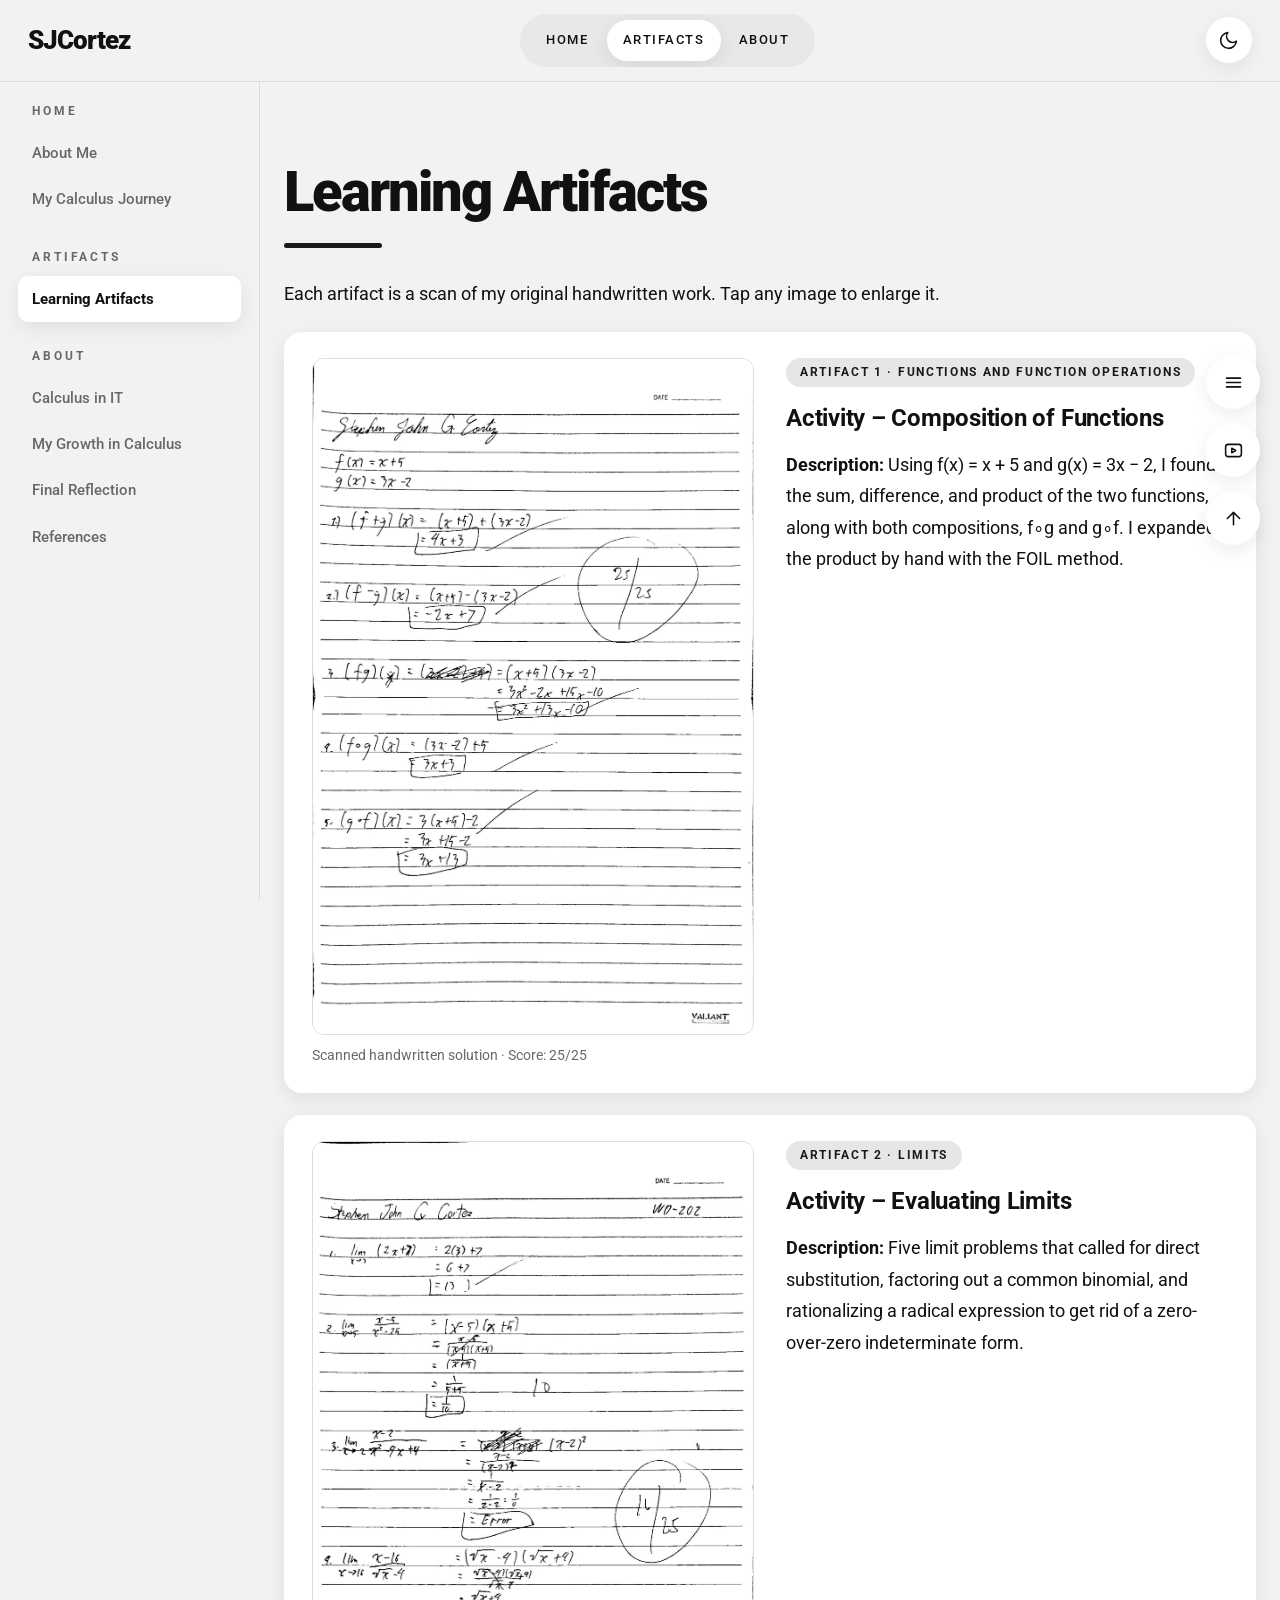
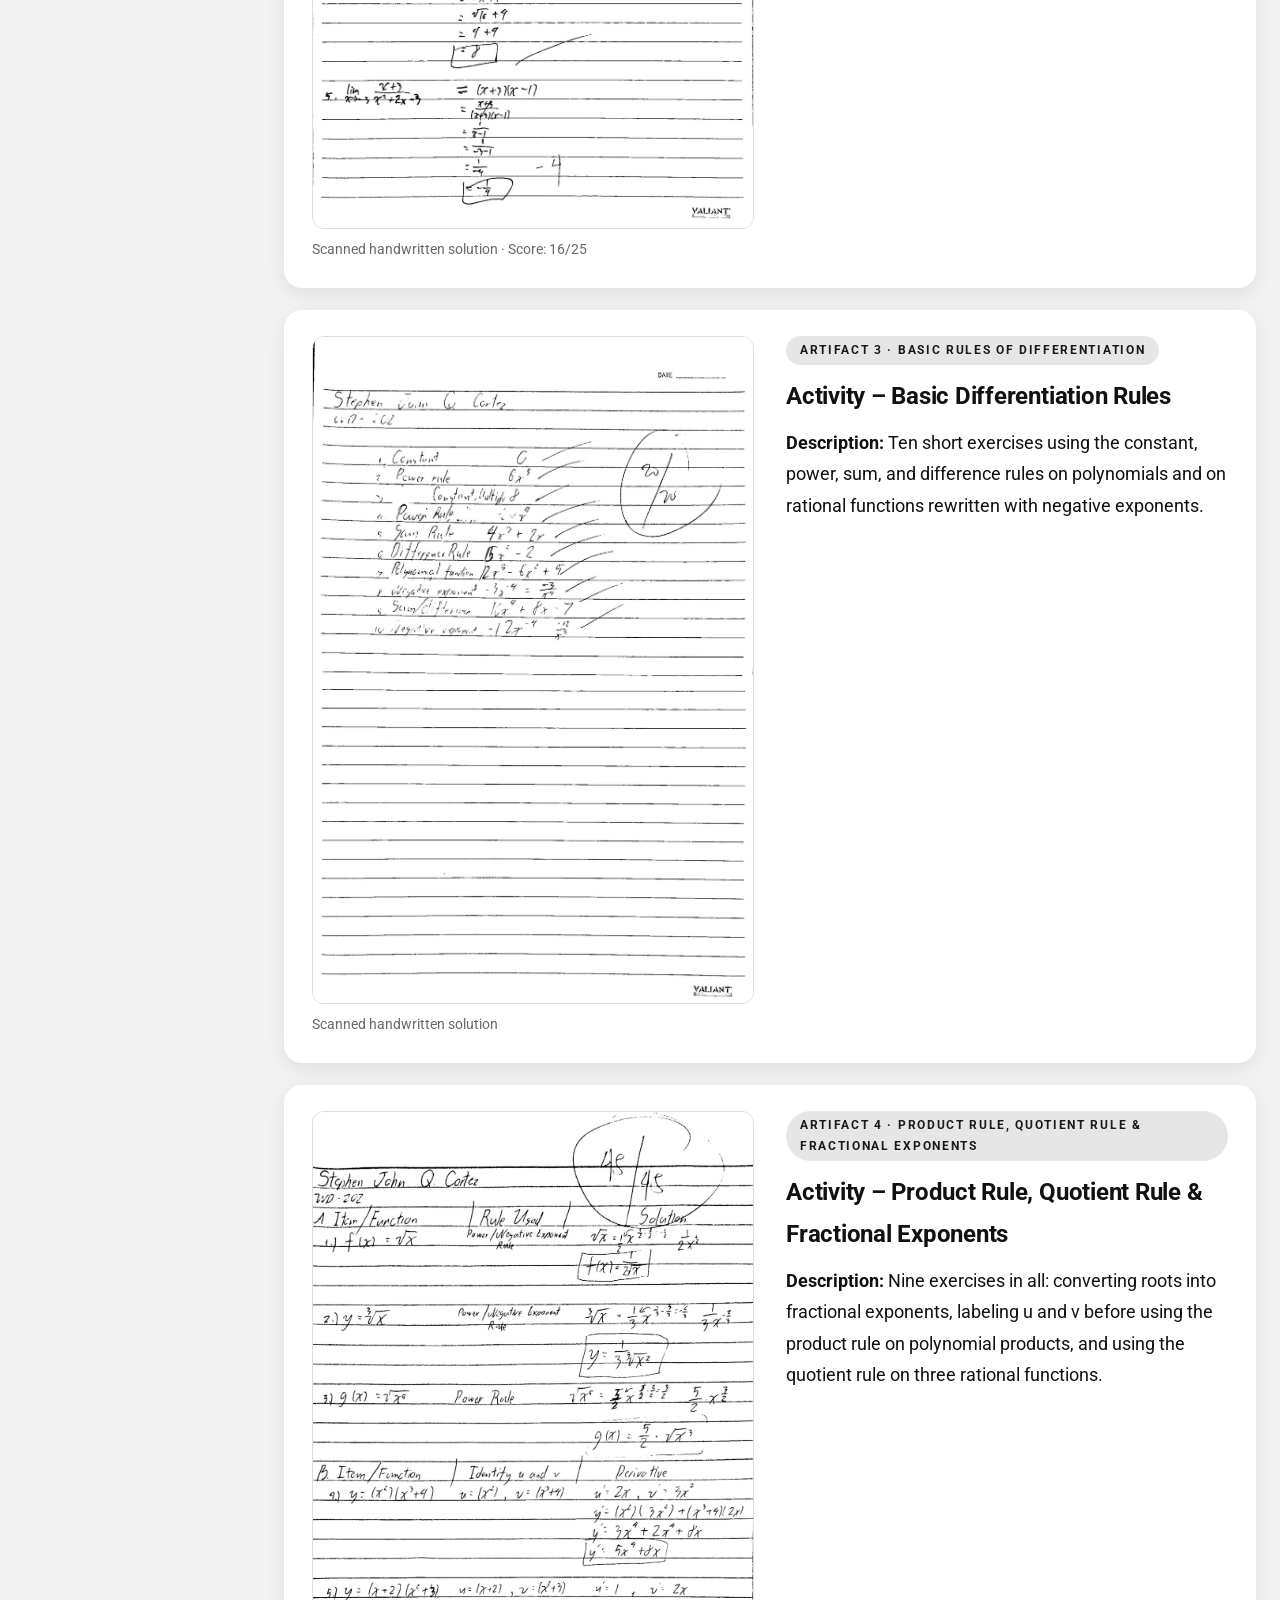
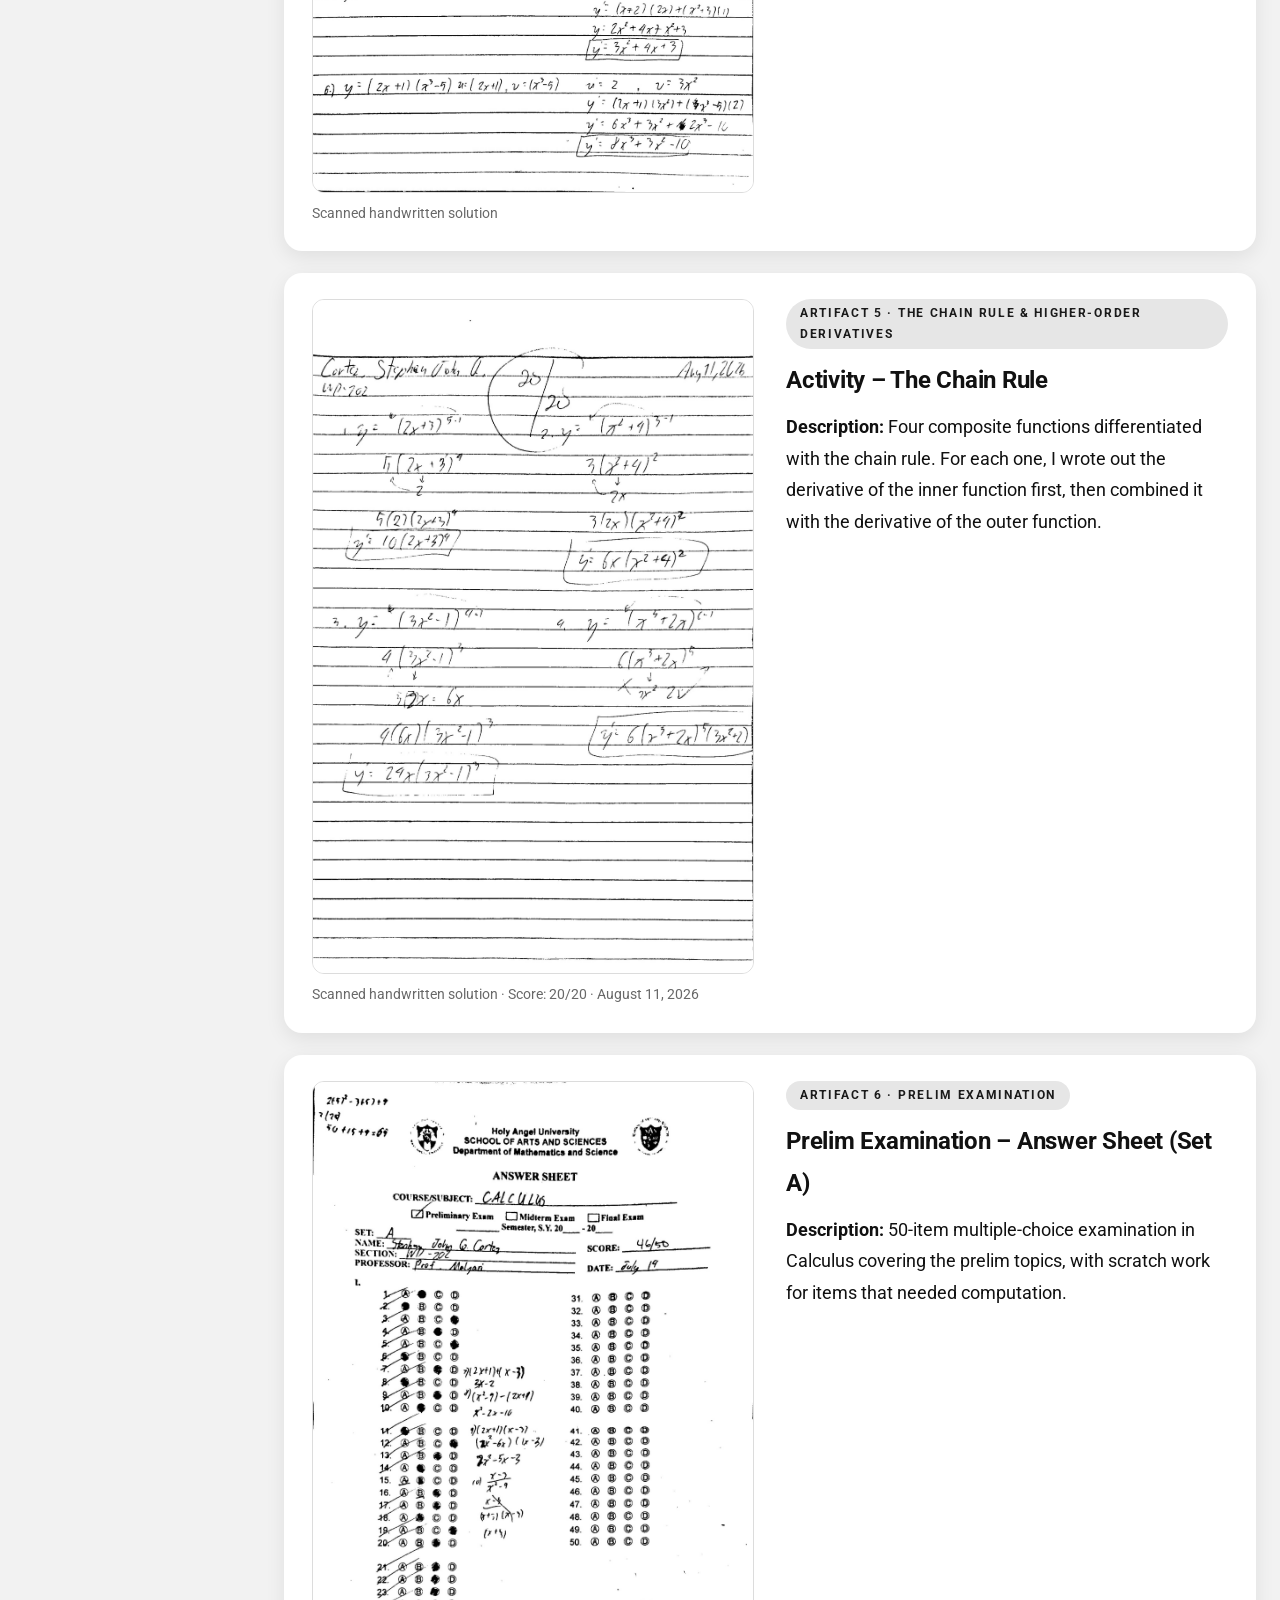
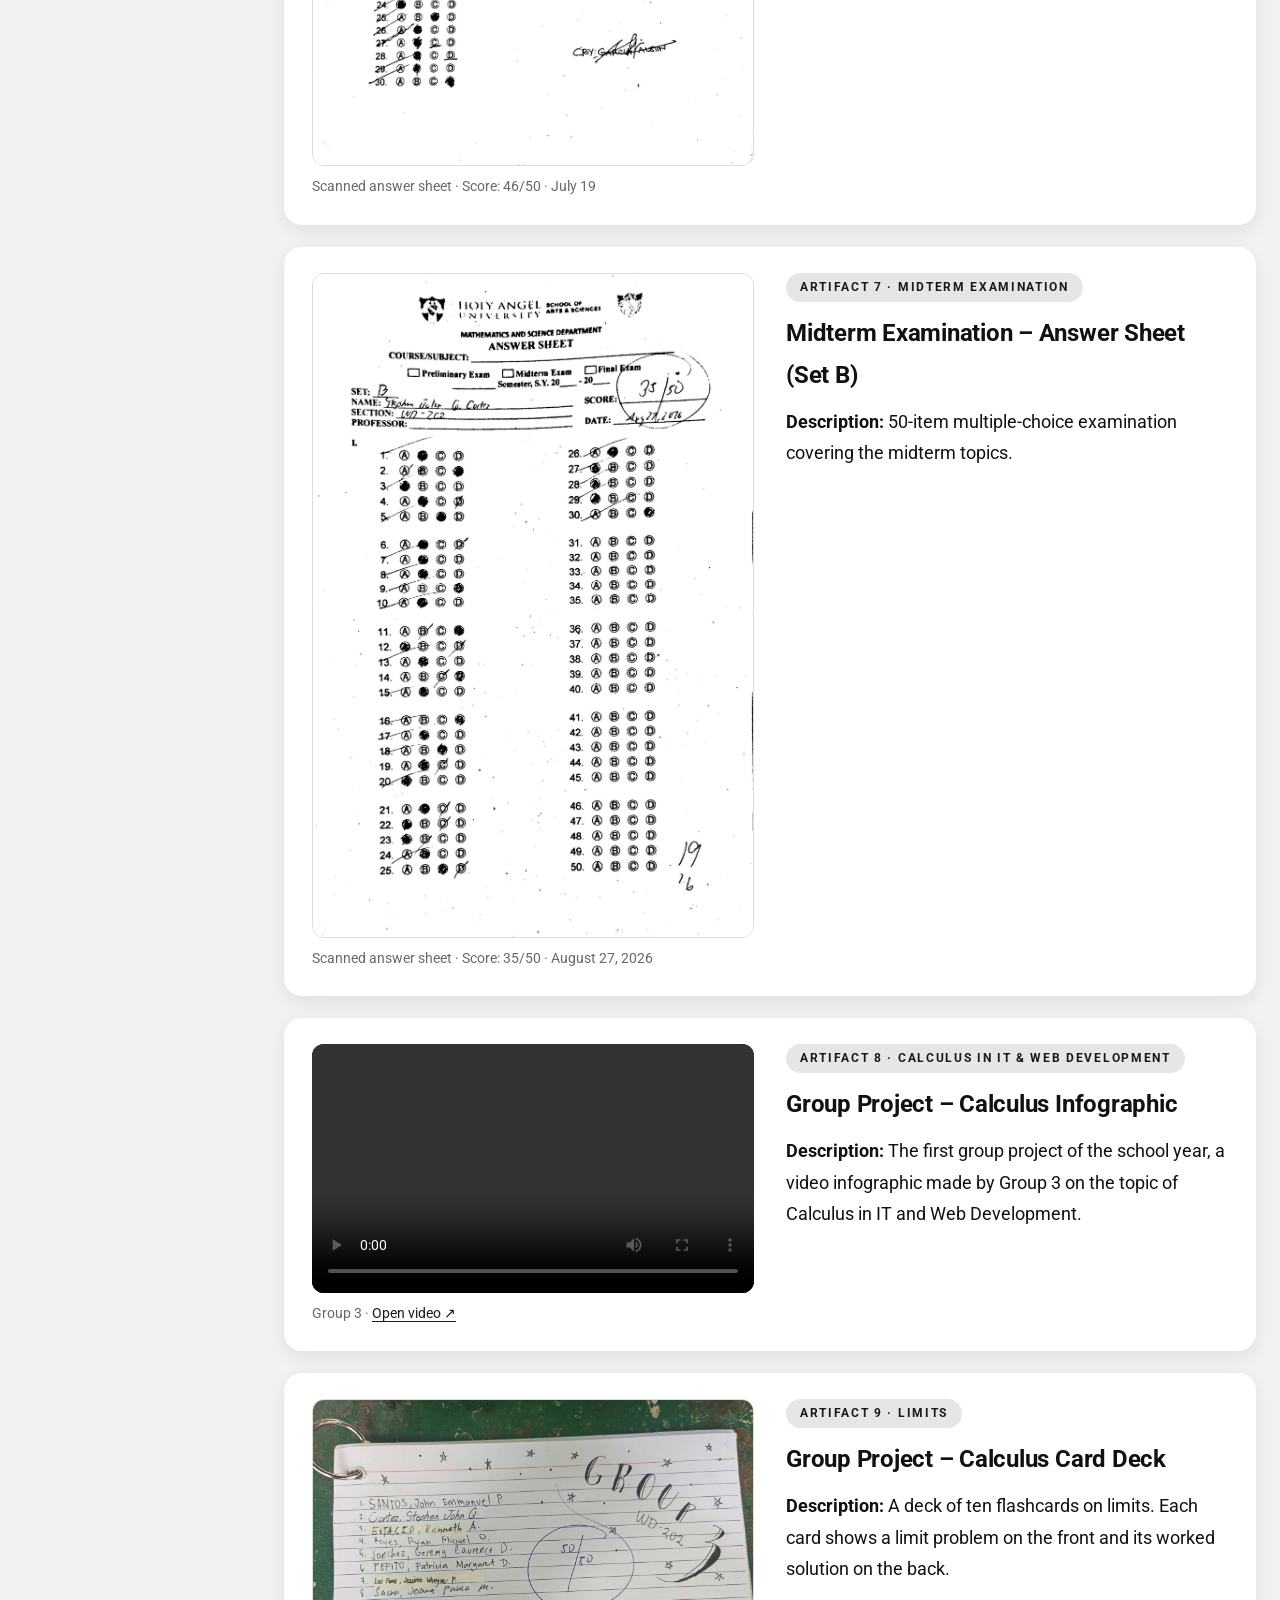
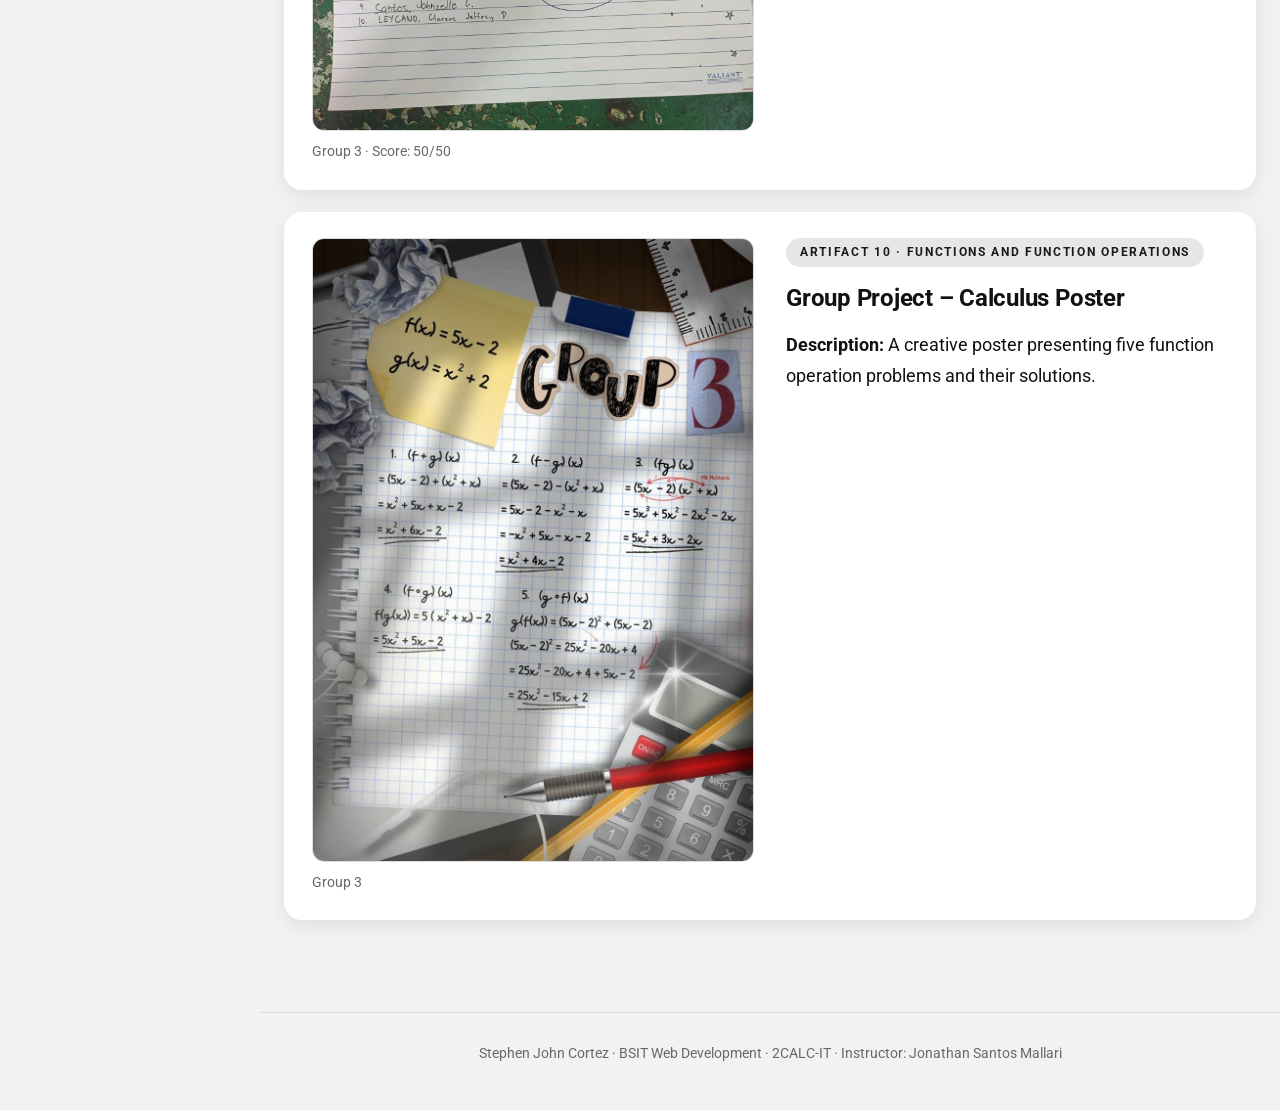
==== artifacts.html @ 798674ba "Add files via upload" ====
<!DOCTYPE html>
<html lang="en">
  <head>
    <meta charset="utf-8">
    <meta name="viewport" content="width=device-width, initial-scale=1, viewport-fit=cover">
    <title>Artifacts | My Calculus Learning Journey – Stephen John Cortez</title>
    <link rel="preconnect" href="https://fonts.googleapis.com">
    <link
      href="https://fonts.googleapis.com/css2?family=Roboto:wght@400;500;700;900&amp;display=swap"
      rel="stylesheet"
    >
    <link rel="stylesheet" href="style.css">
    <script>
      try {
        var saved = localStorage.getItem("theme");
        if (saved) document.documentElement.setAttribute("data-theme", saved);
      } catch (e) {}
    </script>
  </head>
  <body>
    <!-- Top bar -->
    <div class="top">
      <a class="logo" href="index.html">SJCortez</a>
      <nav>
        <a href="index.html">Home</a>
        <a href="artifacts.html" class="on">Artifacts</a>
        <a href="about.html">About</a>
      </nav>
      <div class="acts">
        <button class="ic" id="th" aria-label="Toggle dark mode">
          <svg viewBox="0 0 24 24"><path d="M21 12.8A9 9 0 1 1 11.2 3a7 7 0 0 0 9.8 9.8z"/></svg>
        </button>
      </div>
    </div>

    <!-- Side menu -->
    <aside class="side" id="side">
      <div class="sg">Home</div>
      <a href="index.html#aboutme">About Me</a>
      <a href="index.html#journey">My Calculus Journey</a>
      <div class="sg">Artifacts</div>
      <a href="artifacts.html#artifacts">Learning Artifacts</a>
      <div class="sg">About</div>
      <a href="about.html#it">Calculus in IT</a>
      <a href="about.html#growth">My Growth in Calculus</a>
      <a href="about.html#final">Final Reflection</a>
      <a href="about.html#refs">References</a>
    </aside>
    <div id="scrim"></div>

    <!-- Page content -->
    <div class="wrap">
      <div class="view on" data-v="artifacts">
        <main>
          <!-- Section: Learning Artifacts -->
          <section id="artifacts">
            <h2>Learning Artifacts</h2>
            <p>
              Each artifact is a scan of my original handwritten work. Tap any image to enlarge it.
            </p>

            <!-- Artifact 1: Activity – Composition of Functions -->
            <div class="card art" id="a-comp">
              <span class="tag">Artifact 1 · Functions and Function Operations</span>
              <h3>Activity – Composition of Functions</h3>
              <p>
                <b>Description:</b> Using f(x) = x + 5 and g(x) = 3x − 2, I found the sum,
                difference, and product of the two functions, along with both compositions, f∘g and
                g∘f. I expanded the product by hand with the FOIL method.
              </p>
              <figure>
                <img
                  src="img/artifact-1-composition-of-functions.jpg"
                  alt="Handwritten solutions for function operations and composition"
                  loading="lazy"
                >
                <figcaption>Scanned handwritten solution · Score: 25/25</figcaption>
              </figure>
            </div>

            <!-- Artifact 2: Activity – Evaluating Limits -->
            <div class="card art" id="a-limits">
              <span class="tag">Artifact 2 · Limits</span>
              <h3>Activity – Evaluating Limits</h3>
              <p>
                <b>Description:</b> Five limit problems that called for direct substitution,
                factoring out a common binomial, and rationalizing a radical expression to get rid
                of a zero-over-zero indeterminate form.
              </p>
              <figure>
                <img
                  src="img/artifact-2-evaluating-limits.jpg"
                  alt="Handwritten solutions to five limit problems"
                  loading="lazy"
                >
                <figcaption>Scanned handwritten solution · Score: 16/25</figcaption>
              </figure>
            </div>

            <!-- Artifact 3: Activity – Basic Differentiation Rules -->
            <div class="card art" id="a-basic">
              <span class="tag">Artifact 3 · Basic Rules of Differentiation</span>
              <h3>Activity – Basic Differentiation Rules</h3>
              <p>
                <b>Description:</b> Ten short exercises using the constant, power, sum, and
                difference rules on polynomials and on rational functions rewritten with negative
                exponents.
              </p>
              <figure>
                <img
                  src="img/artifact-3-basic-differentiation-rules.jpg"
                  alt="Handwritten list of basic differentiation rules with derivatives"
                  loading="lazy"
                >
                <figcaption>Scanned handwritten solution</figcaption>
              </figure>
            </div>

            <!-- Artifact 4: Activity – Product Rule, Quotient Rule &amp; Fractional Exponents -->
            <div class="card art" id="a-prod">
              <span class="tag">Artifact 4 · Product Rule, Quotient Rule &amp; Fractional Exponents</span>
              <h3>Activity – Product Rule, Quotient Rule &amp; Fractional Exponents</h3>
              <p>
                <b>Description:</b> Nine exercises in all: converting roots into fractional
                exponents, labeling u and v before using the product rule on polynomial products,
                and using the quotient rule on three rational functions.
              </p>
              <figure>
                <img
                  src="img/artifact-4-product-quotient-rule.jpg"
                  alt="Handwritten solutions using fractional exponents and the product rule"
                  loading="lazy"
                >
                <figcaption>Scanned handwritten solution</figcaption>
              </figure>
            </div>

            <!-- Artifact 5: Activity – The Chain Rule -->
            <div class="card art" id="a-chain">
              <span class="tag">Artifact 5 · The Chain Rule &amp; Higher-Order Derivatives</span>
              <h3>Activity – The Chain Rule</h3>
              <p>
                <b>Description:</b> Four composite functions differentiated with the chain rule. For
                each one, I wrote out the derivative of the inner function first, then combined it
                with the derivative of the outer function.
              </p>
              <figure>
                <img
                  src="img/artifact-5-chain-rule.jpg"
                  alt="Handwritten chain rule solutions"
                  loading="lazy"
                >
                <figcaption>
                  Scanned handwritten solution · Score: 20/20 · August 11, 2026
                </figcaption>
              </figure>
            </div>

            <!-- Artifact 6: Prelim Examination – Answer Sheet (Set A) -->
            <div class="card art" id="a-prelim">
              <span class="tag">Artifact 6 · Prelim Examination</span>
              <h3>Prelim Examination – Answer Sheet (Set A)</h3>
              <p>
                <b>Description:</b> 50-item multiple-choice examination in Calculus covering the
                prelim topics, with scratch work for items that needed computation.
              </p>
              <figure>
                <img
                  src="img/artifact-6-prelim-exam.jpg"
                  alt="Prelim examination answer sheet"
                  loading="lazy"
                >
                <figcaption>Scanned answer sheet · Score: 46/50 · July 19</figcaption>
              </figure>
            </div>

            <!-- Artifact 7: Midterm Examination – Answer Sheet (Set B) -->
            <div class="card art" id="a-mid">
              <span class="tag">Artifact 7 · Midterm Examination</span>
              <h3>Midterm Examination – Answer Sheet (Set B)</h3>
              <p>
                <b>Description:</b> 50-item multiple-choice examination covering the midterm topics.
              </p>
              <figure>
                <img
                  src="img/artifact-7-midterm-exam.jpg"
                  alt="Midterm examination answer sheet"
                  loading="lazy"
                >
                <figcaption>Scanned answer sheet · Score: 35/50 · August 27, 2026</figcaption>
              </figure>
            </div>

            <!-- Artifact 8: Group Project – Calculus Infographic -->
            <div class="card art" id="a-infographic">
              <span class="tag">Artifact 8 · Calculus in IT &amp; Web Development</span>
              <h3>Group Project – Calculus Infographic</h3>
              <p>
                <b>Description:</b> The first group project of the school year, a video infographic
                made by Group 3 on the topic of Calculus in IT and Web Development.
              </p>
              <figure>
                <video
                  controls
                  preload="metadata"
                  playsinline
                  src="https://project-calc-it.vercel.app/video/calculusInfographic.mp4"
                ></video>
                <figcaption>
                  Group 3 ·
                  <a href="https://project-calc-it.vercel.app/video/calculusInfographic.mp4" target="_blank" rel="noopener">Open
                  video ↗</a>
                </figcaption>
              </figure>
            </div>

            <!-- Artifact 9: Group Project – Calculus Card Deck -->
            <div class="card art" id="a-deck">
              <span class="tag">Artifact 9 · Limits</span>
              <h3>Group Project – Calculus Card Deck</h3>
              <p>
                <b>Description:</b> A deck of ten flashcards on limits. Each card shows a limit
                problem on the front and its worked solution on the back.
              </p>
              <figure>
                <img
                  src="img/artifact-9-card-deck.jpg"
                  alt="Group 3 card deck with member list and a score of 50 out of 50"
                  loading="lazy"
                >
                <figcaption>Group 3 · Score: 50/50</figcaption>
              </figure>
            </div>

            <!-- Artifact 10: Group Project – Calculus Poster -->
            <div class="card art" id="a-poster">
              <span class="tag">Artifact 10 · Functions and Function Operations</span>
              <h3>Group Project – Calculus Poster</h3>
              <p>
                <b>Description:</b> A creative poster presenting five function operation problems
                and their solutions.
              </p>
              <figure>
                <img
                  src="img/artifact-10-poster.jpg"
                  alt="Group 3 poster showing five function operation problems"
                  loading="lazy"
                >
                <figcaption>Group 3</figcaption>
              </figure>
            </div>
          </section>
        </main>
      </div>

      <!-- Footer -->
      <footer>
        Stephen John Cortez · BSIT Web Development · 2CALC-IT · Instructor: Jonathan Santos Mallari
      </footer>
    </div>

    <!-- Floating buttons -->
    <div class="fab">
      <button class="ic" id="mb" aria-label="Toggle menu">
        <svg viewBox="0 0 24 24"><path d="M4 7h16M4 12h16M4 17h16"/></svg>
      </button>
      <a class="ic" href="about.html#growth" aria-label="Tutorial videos">
        <svg viewBox="0 0 24 24">
          <rect x="3" y="5" width="18" height="14" rx="3"/>
          <path d="M10 9.5v5l4.5-2.5z"/>
        </svg>
      </a>
      <a class="ic" href="#" data-top aria-label="Back to top">
        <svg viewBox="0 0 24 24"><path d="M12 19V5M5 12l7-7 7 7"/></svg>
      </a>
    </div>

    <!-- Image viewer -->
    <div id="lb">
      <img alt="">
    </div>
    <script src="script.js"></script>
  </body>
</html>
---- style.css ----
/* 2CALC-IT E-Portfolio – Stephen John Cortez */

/* Theme colors (light, then dark) */
:root {
  box-sizing: border-box;
  padding-top: env(safe-area-inset-top, 0px);
  padding-bottom: env(safe-area-inset-bottom, 0px);
  --bg: #f2f2f2;
  --card: #fff;
  --ink: #111;
  --mut: #686868;
  --acc: #1a1a1a;
  --acc2: #e6e6e6;
  --line: #dcdcdc;
  --pill: #e8e8e8;
  --btn: #000;
  --btnink: #fff;
  --sh: 0 6px 20px rgba(0, 0, 0, 0.08);
}

@media (prefers-color-scheme: dark) {
  :root:not([data-theme="light"]) {
    --bg: #0e0e0e;
    --card: #181818;
    --ink: #f2f2f2;
    --mut: #9a9a9a;
    --acc: #e5e5e5;
    --acc2: #262626;
    --line: #2c2c2c;
    --pill: #1c1c1c;
    --btn: #fff;
    --btnink: #000;
    --sh: 0 6px 20px rgba(0, 0, 0, 0.5);
  }
}

:root[data-theme="dark"] {
  --bg: #0e0e0e;
  --card: #181818;
  --ink: #f2f2f2;
  --mut: #9a9a9a;
  --acc: #e5e5e5;
  --acc2: #262626;
  --line: #2c2c2c;
  --pill: #1c1c1c;
  --btn: #fff;
  --btnink: #000;
  --sh: 0 6px 20px rgba(0, 0, 0, 0.5);
}

/* Base */
*,
*:before,
*:after {
  box-sizing: inherit;
}

html {
  scroll-behavior: smooth;
  scroll-padding-top: calc(env(safe-area-inset-top, 0px) + 90px);
}

body {
  margin: 0;
  background: var(--bg);
  color: var(--ink);
  font: 400 18px/1.75 Roboto, "Segoe UI", Helvetica, Arial, sans-serif;
}

/* Top bar and menu */
.top {
  position: sticky;
  top: env(safe-area-inset-top, 0px);
  z-index: 5;
  display: flex;
  align-items: center;
  justify-content: space-between;
  gap: 16px;
  padding: 14px 28px;
  background: color-mix(in srgb, var(--bg) 88%, transparent);
  backdrop-filter: blur(10px);
  border-bottom: 1px solid var(--line);
}

.logo {
  font-weight: 900;
  font-size: 26px;
  letter-spacing: -0.04em;
  color: var(--ink);
  text-decoration: none;
}

nav {
  display: flex;
  gap: 2px;
  background: var(--pill);
  border-radius: 40px;
  padding: 6px 10px;
  overflow-x: auto;
  white-space: nowrap;
  min-width: 0;
}

nav a {
  color: var(--ink);
  text-decoration: none;
  font-weight: 500;
  font-size: 13px;
  letter-spacing: 0.12em;
  text-transform: uppercase;
  padding: 9px 16px;
  border-radius: 30px;
}

nav a:hover {
  background: var(--card);
}

.acts {
  display: flex;
  align-items: center;
  gap: 12px;
}

.ic {
  width: 46px;
  height: 46px;
  border-radius: 50%;
  border: 0;
  background: var(--card);
  color: var(--ink);
  box-shadow: var(--sh);
  display: grid;
  place-items: center;
  cursor: pointer;
  text-decoration: none;
}

.ic svg {
  width: 21px;
  height: 21px;
  fill: none;
  stroke: currentColor;
  stroke-width: 1.8;
  stroke-linecap: round;
  stroke-linejoin: round;
}

.cta {
  background: var(--btn);
  color: var(--btnink);
  font-weight: 700;
  font-size: 13px;
  letter-spacing: 0.12em;
  text-transform: uppercase;
  text-decoration: none;
  padding: 14px 26px;
  border-radius: 40px;
  box-shadow: var(--sh);
  white-space: nowrap;
}

/* Home hero */
.hero {
  max-width: 1100px;
  margin: 0 auto;
  padding: 88px 24px 40px;
}

.eyebrow {
  font-weight: 700;
  font-size: 13px;
  letter-spacing: 0.3em;
  text-transform: uppercase;
  color: var(--mut);
  margin-bottom: 14px;
}

.hero h1 {
  font-size: clamp(40px, 8vw, 84px);
  line-height: 1.02;
  letter-spacing: -0.035em;
  font-weight: 900;
  margin: 0 0 22px;
}

.chips {
  display: flex;
  flex-wrap: wrap;
  gap: 12px;
  margin-top: 10px;
}

.chip {
  font-weight: 500;
  font-size: 15px;
  padding: 10px 24px;
  border-radius: 12px;
  background: var(--card);
  box-shadow: var(--sh);
  border: 1px solid transparent;
}

.chip.o {
  background: transparent;
  border-color: var(--ink);
  box-shadow: none;
}

/* Page layout and headings */
main {
  max-width: 1100px;
  margin: 0 auto;
  padding: 0 24px 70px;
}

section {
  padding-top: 80px;
}

h2 {
  font-size: clamp(34px, 5vw, 56px);
  letter-spacing: -0.035em;
  font-weight: 900;
  line-height: 1.1;
  margin: 0 0 30px;
}

h2:after {
  content: "";
  display: block;
  width: 98px;
  height: 5px;
  border-radius: 4px;
  background: var(--acc);
  margin-top: 20px;
}

h3 {
  font-size: 21px;
  font-weight: 700;
  margin: 0 0 4px;
  letter-spacing: -0.01em;
}

p {
  margin: 0 0 20px;
  color: var(--ink);
}

.label {
  font-weight: 700;
  font-size: 14px;
  letter-spacing: 0.28em;
  text-transform: uppercase;
  color: var(--mut);
  margin: 34px 0 14px;
}

/* About Me layout */
.split {
  display: grid;
  grid-template-columns: minmax(0, 5fr) minmax(0, 7fr);
  gap: 56px;
  align-items: center;
}

.vis {
  border-right: 1px solid var(--line);
  color: var(--acc);
  -webkit-mask-image: linear-gradient(90deg, #000 55%, transparent);
  mask-image: linear-gradient(90deg, #000 55%, transparent);
}

.vis svg {
  width: 100%;
  height: auto;
  display: block;
}

/* Cards */
.card {
  background: var(--card);
  border-radius: 18px;
  padding: 26px 28px;
  margin: 22px 0;
  box-shadow: var(--sh);
}

.tag {
  display: inline-block;
  font-weight: 700;
  font-size: 12px;
  letter-spacing: 0.14em;
  text-transform: uppercase;
  color: var(--acc);
  background: var(--acc2);
  padding: 4px 14px;
  border-radius: 30px;
  margin-bottom: 10px;
}

/* Artifact cards */
.art figure {
  margin: 16px 0 0;
}

.art img {
  width: 100%;
  border: 1px solid var(--line);
  border-radius: 12px;
  cursor: zoom-in;
  background: #fff;
  display: block;
}

figcaption {
  font-size: 14px;
  color: var(--mut);
  margin-top: 8px;
}

.art p {
  margin: 6px 0;
}

.soon {
  border: 2px dashed var(--line);
  box-shadow: none;
  background: transparent;
  text-align: center;
  color: var(--mut);
}

a {
  color: var(--acc);
}

ol li,
ul li {
  margin-bottom: 14px;
}

.links a {
  display: block;
  margin: 6px 0;
  word-break: break-all;
}

/* Floating buttons and image viewer */
.fab {
  position: fixed;
  right: 20px;
  top: 50%;
  transform: translateY(-50%);
  display: flex;
  flex-direction: column;
  gap: 14px;
  z-index: 4;
}

.fab .ic {
  width: 54px;
  height: 54px;
}

#lb {
  position: fixed;
  inset: 0;
  background: rgba(0, 0, 0, 0.88);
  display: none;
  align-items: center;
  justify-content: center;
  z-index: 10;
  padding: 16px;
  overflow: auto;
  cursor: zoom-out;
}

#lb img {
  max-width: 100%;
  max-height: 100%;
  border-radius: 6px;
  background: #fff;
}

/* Footer */
footer {
  text-align: center;
  color: var(--mut);
  font-size: 14px;
  padding: 28px 16px 44px;
  border-top: 1px solid var(--line);
}

/* Responsive */
@media (max-width: 900px) {
  .top {
    padding: 10px 12px;
  }

  .logo {
    font-size: 20px;
  }

  .cta {
    display: none;
  }

  .split {
    grid-template-columns: 1fr;
    gap: 24px;
  }

  .vis {
    display: none;
  }

  .fab {
    top: auto;
    bottom: calc(16px + env(safe-area-inset-bottom, 0px));
    transform: none;
    right: 12px;
  }

  .fab .ic {
    width: 46px;
    height: 46px;
  }

  .hero {
    padding-top: 56px;
  }

  section {
    padding-top: 56px;
  }

  body {
    font-size: 17px;
  }

  nav a {
    padding: 8px 11px;
    font-size: 12px;
  }
}

@media (max-width: 640px) {
  .logo {
    display: none;
  }
}

/* Page wrapper and side menu */
.view {
  display: none;
}

.view.on {
  display: block;
}

.wrap {
  margin-left: 260px;
}

.side {
  position: fixed;
  top: calc(env(safe-area-inset-top, 0px) + 75px);
  left: 0;
  bottom: 0;
  width: 260px;
  padding: 26px 18px;
  overflow-y: auto;
  border-right: 1px solid var(--line);
  background: var(--bg);
  z-index: 4;
}

.sg {
  font-weight: 700;
  font-size: 12px;
  letter-spacing: 0.24em;
  text-transform: uppercase;
  color: var(--mut);
  margin: 24px 0 8px 14px;
}

.sg:first-child {
  margin-top: 0;
}

.side a {
  display: block;
  color: var(--mut);
  text-decoration: none;
  font-weight: 500;
  font-size: 15px;
  padding: 10px 14px;
  border-radius: 10px;
}

.side a:hover {
  color: var(--ink);
  background: var(--pill);
}

.side a.on {
  color: var(--ink);
  background: var(--card);
  box-shadow: var(--sh);
  font-weight: 700;
}

nav a.on {
  background: var(--card);
  box-shadow: var(--sh);
}

.side {
  transition: transform 0.25s;
}

.nosb .side {
  transform: translateX(-100%);
}

.nosb .wrap {
  margin-left: 0;
}

#scrim {
  display: none;
  position: fixed;
  inset: 0;
  background: rgba(0, 0, 0, 0.5);
  z-index: 7;
}

#scrim.open {
  display: block;
}

/* Buttons and links */
.btn {
  display: inline-block;
  background: var(--btn);
  color: var(--btnink);
  font-weight: 700;
  font-size: 13px;
  letter-spacing: 0.12em;
  text-transform: uppercase;
  text-decoration: none;
  padding: 14px 28px;
  border-radius: 40px;
  box-shadow: var(--sh);
}

main a:not(.btn) {
  text-decoration-thickness: 1px;
  text-underline-offset: 3px;
}

@media (max-width: 900px) {
  .wrap {
    margin-left: 0;
  }

  .side {
    top: 0;
    padding-top: calc(env(safe-area-inset-top, 0px) + 20px);
    width: 270px;
    transform: translateX(-100%);
    transition: transform 0.25s;
    z-index: 8;
    background: var(--card);
  }

  .side.open {
    transform: none;
  }
}

.art {
  display: grid;
  grid-template-columns: minmax(0, 1fr) minmax(0, 1fr);
  column-gap: 32px;
  align-items: start;
}

.art figure {
  grid-column: 1;
  grid-row: 1/span 4;
  margin: 0;
}

.art > :not(figure) {
  grid-column: 2;
  justify-self: start;
}

.art h3 {
  font-size: 24px;
}

/* Tutorial videos */
.vgrid {
  display: grid;
  grid-template-columns: 1fr 1fr;
  gap: 16px;
  margin: 14px 0 0;
}

.vcard {
  aspect-ratio: 16/9;
  background: #111;
  color: #fff;
  border-radius: 16px;
  display: flex;
  flex-direction: column;
  align-items: center;
  justify-content: center;
  gap: 8px;
  text-decoration: none;
  box-shadow: var(--sh);
  padding: 12px;
  text-align: center;
}

.vcard .pl {
  width: 54px;
  height: 54px;
  border-radius: 50%;
  background: #fff;
  color: #000;
  display: grid;
  place-items: center;
  font-size: 20px;
  padding-left: 4px;
}

.vcard b {
  font-size: 16px;
}

.vcard small {
  opacity: 0.7;
  font-size: 13px;
}

.vcard:hover {
  background: #2a2a2a;
}

@media (max-width: 720px) {
  .art {
    grid-template-columns: 1fr;
  }

  .art figure {
    grid-column: 1;
    grid-row: auto;
    order: -1;
    margin-bottom: 14px;
  }

  .art > :not(figure) {
    grid-column: 1;
  }
}

.art video {
  width: 100%;
  aspect-ratio: 16/9;
  background: #000;
  border-radius: 12px;
  display: block;
}

.hero-name {
  font-size: 22px;
  color: var(--mut);
  margin-bottom: 8px;
}

.hero-name b {
  color: var(--ink);
}

.hero-program {
  color: var(--mut);
}
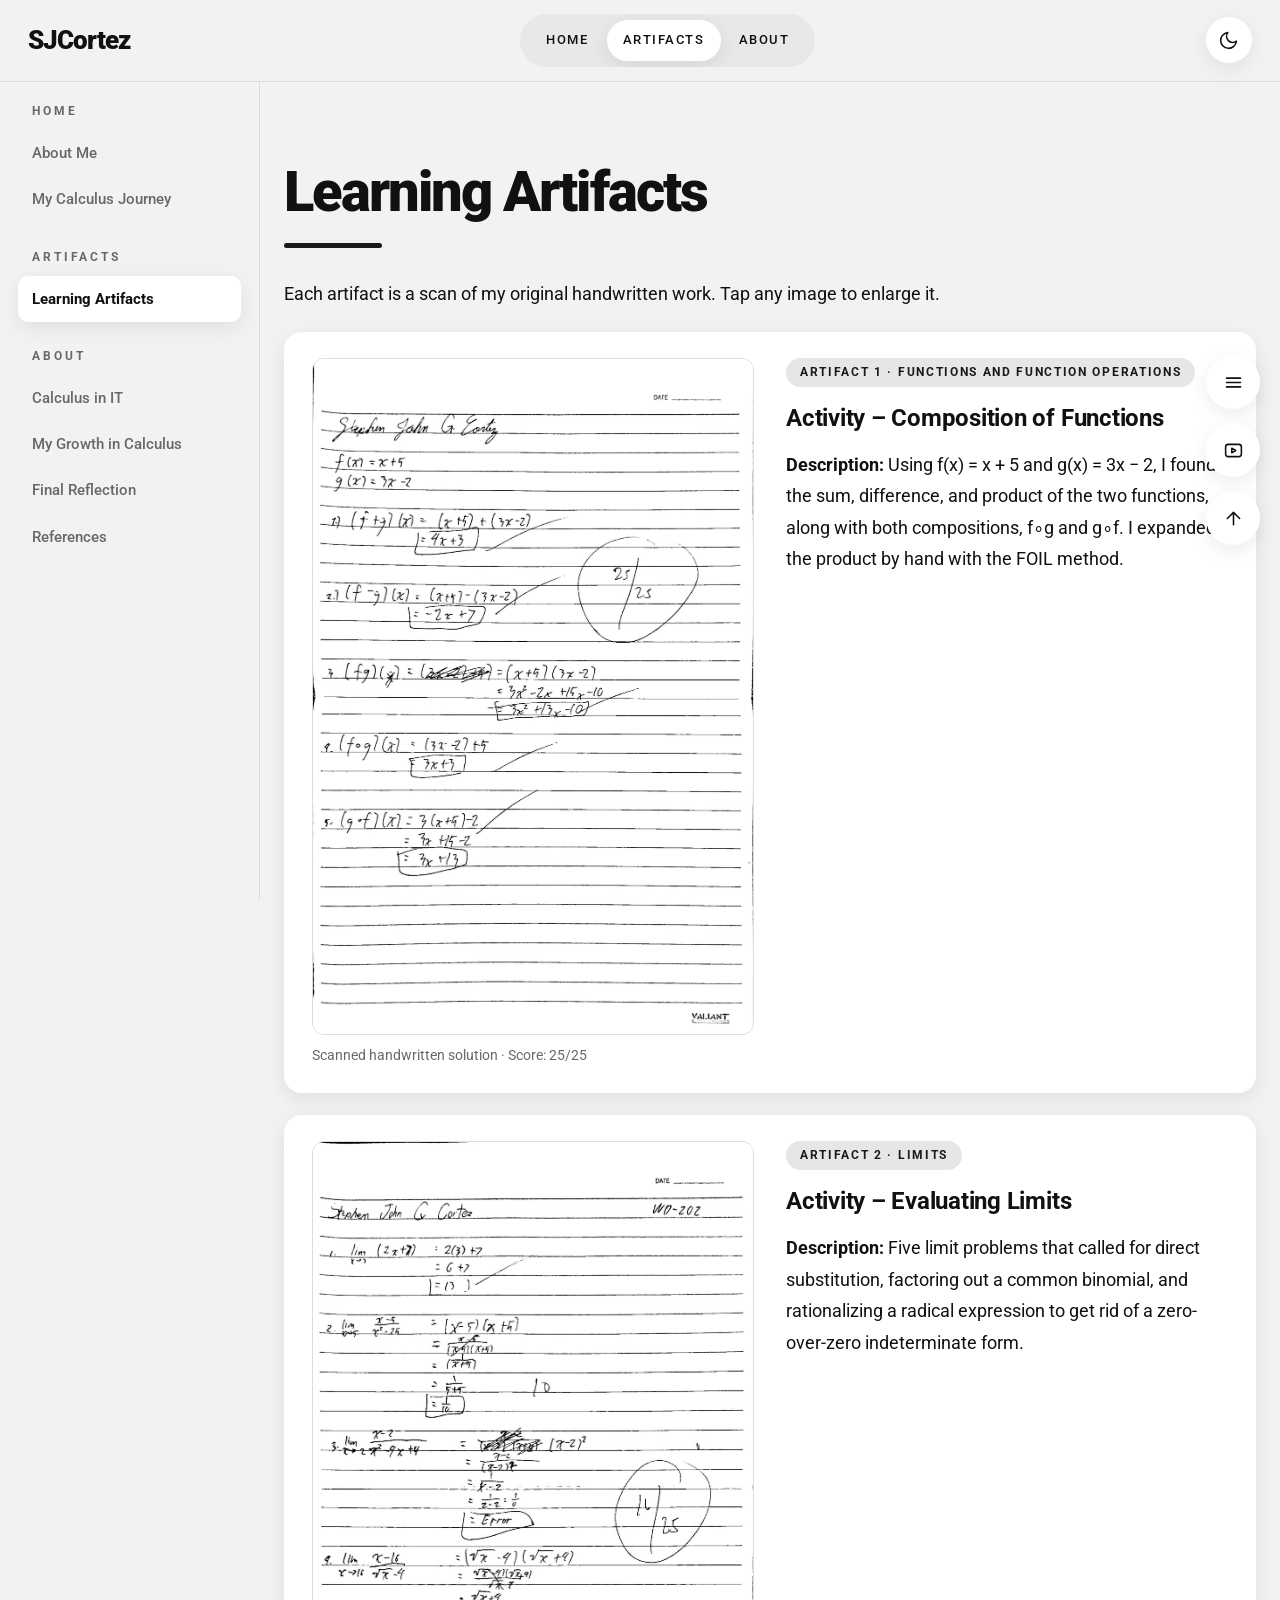
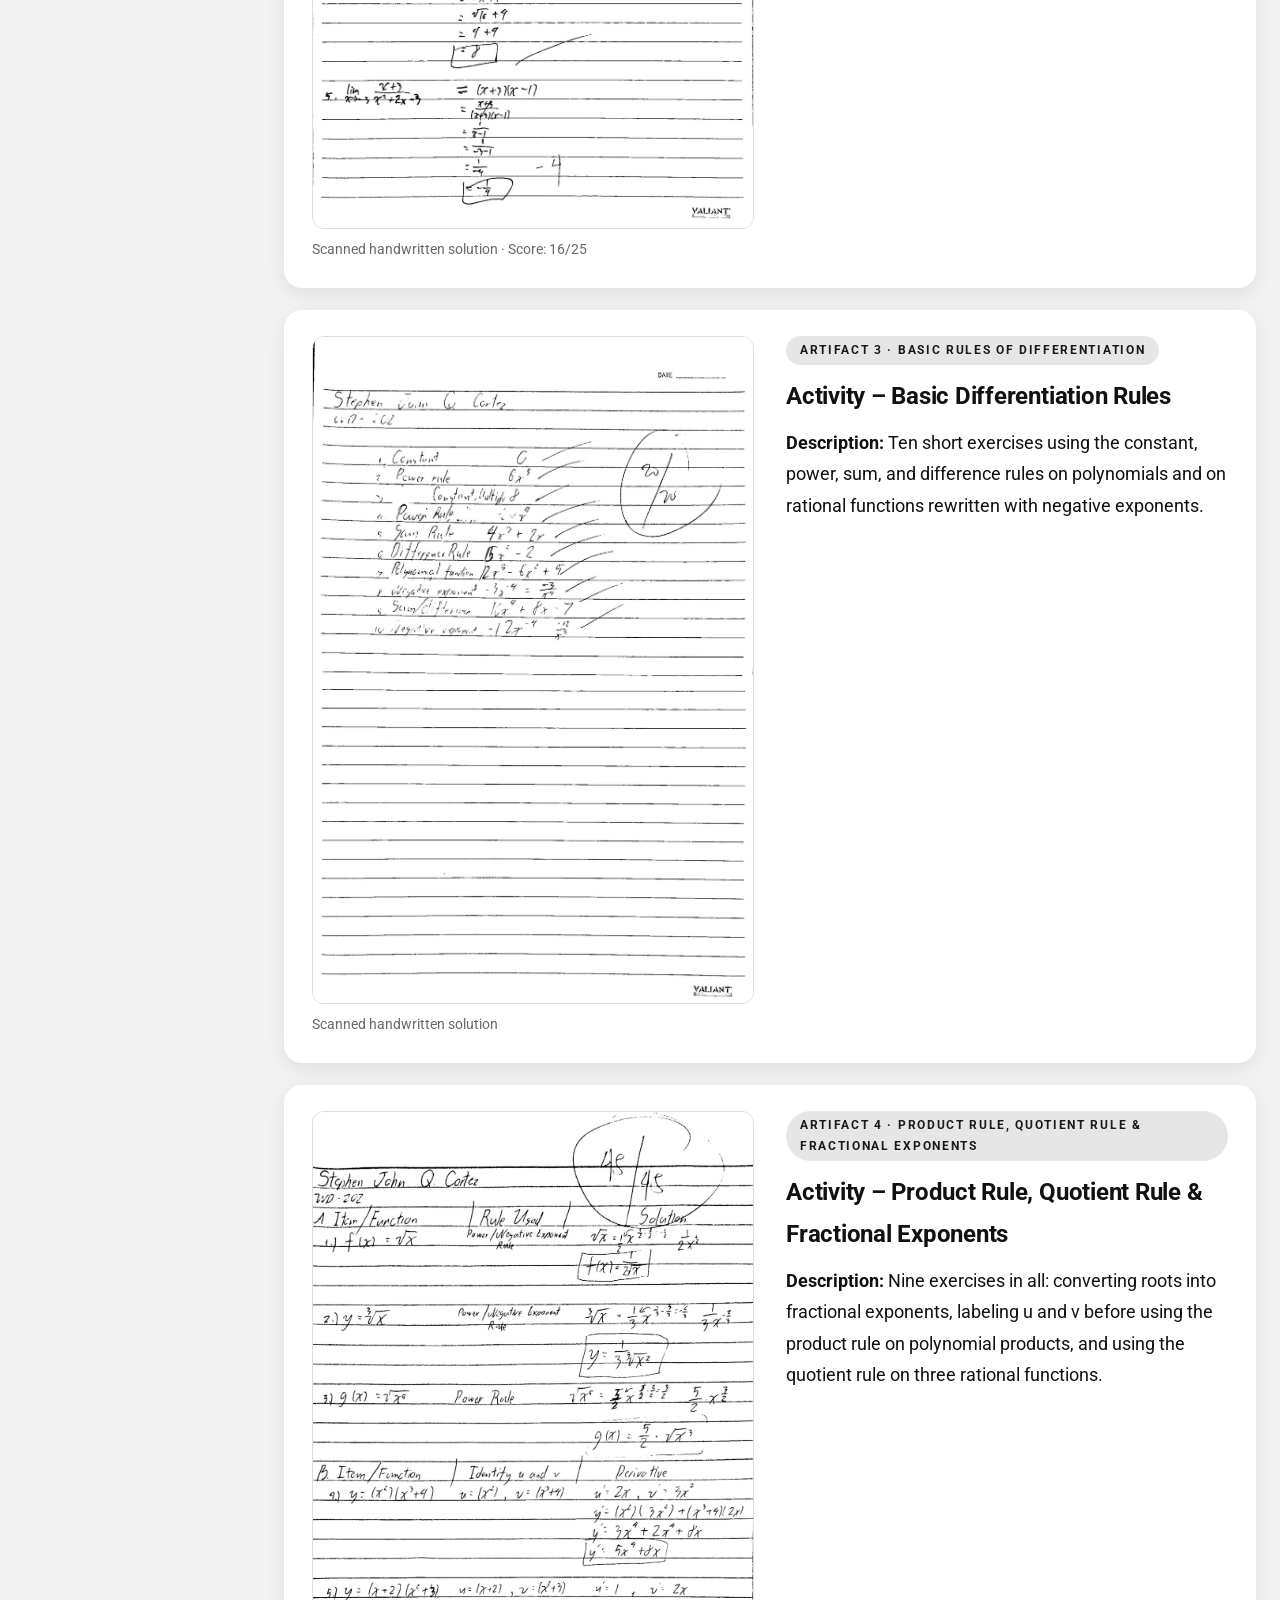
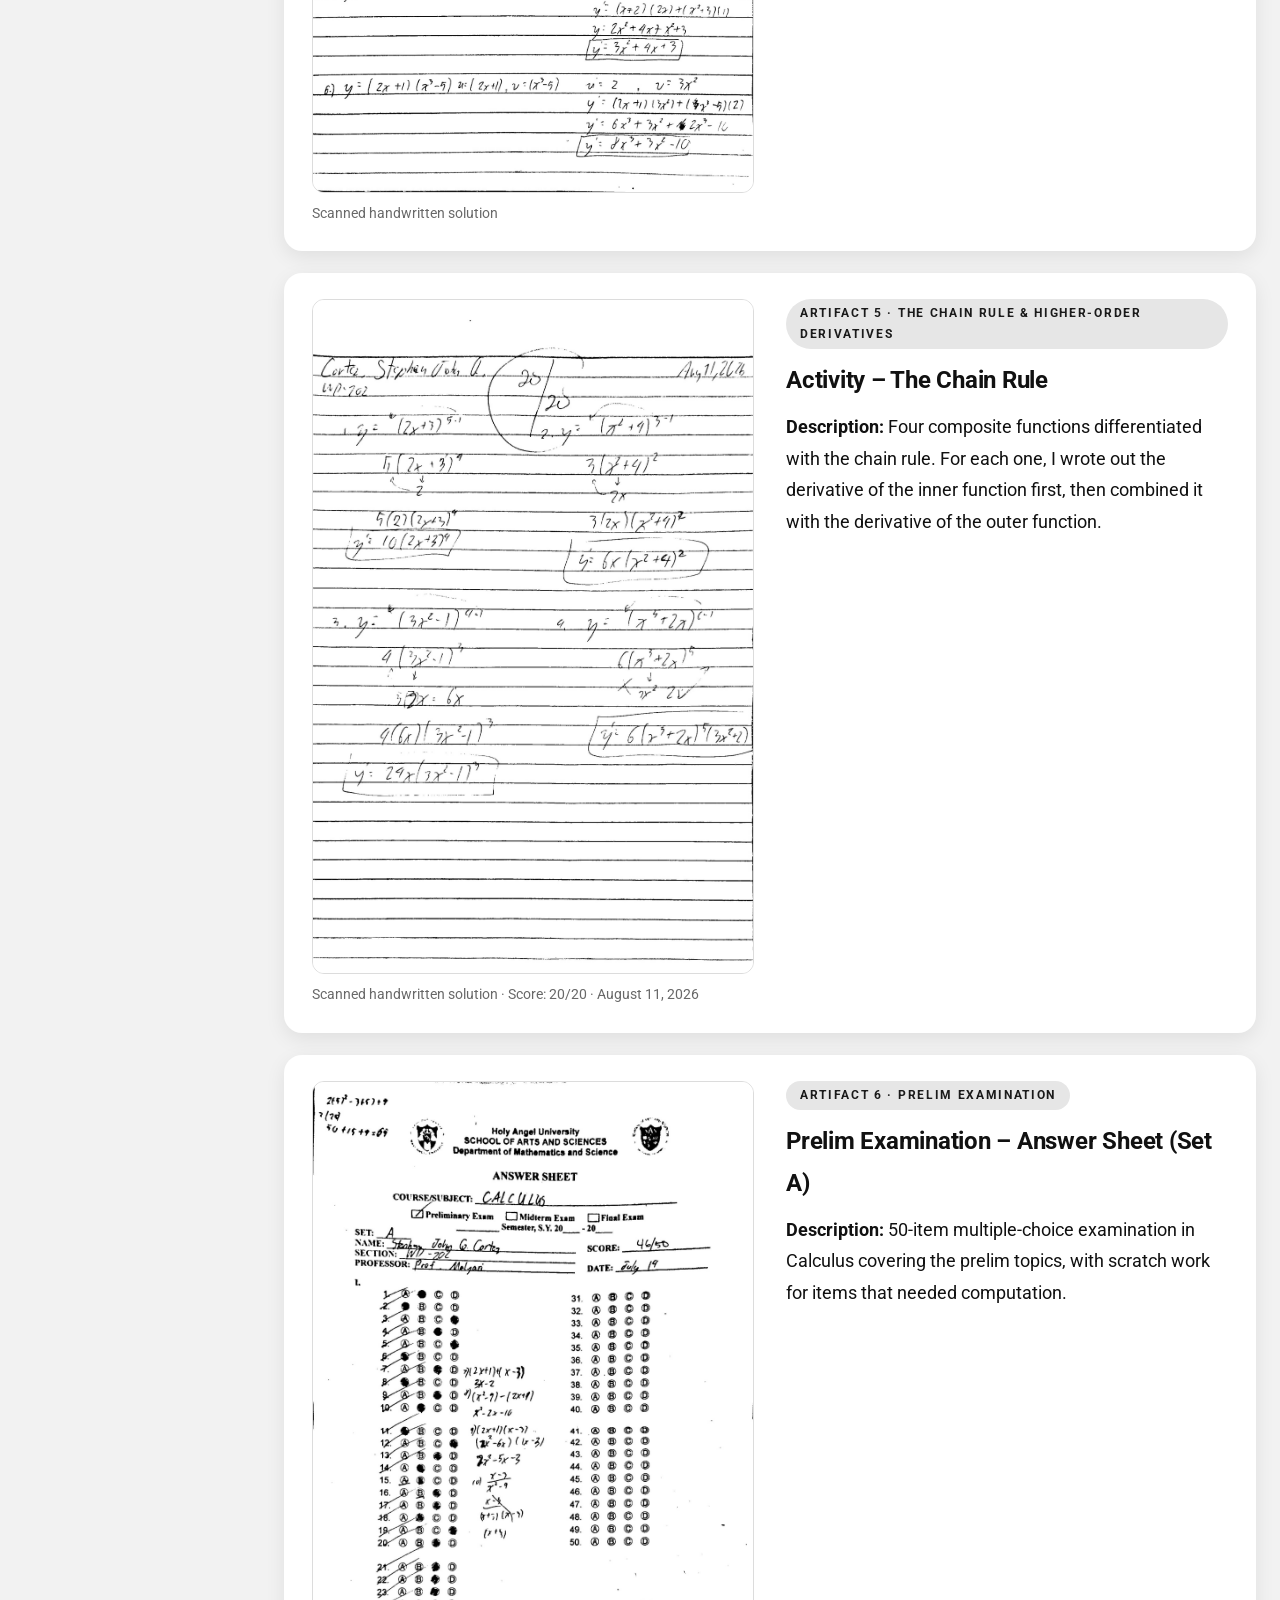
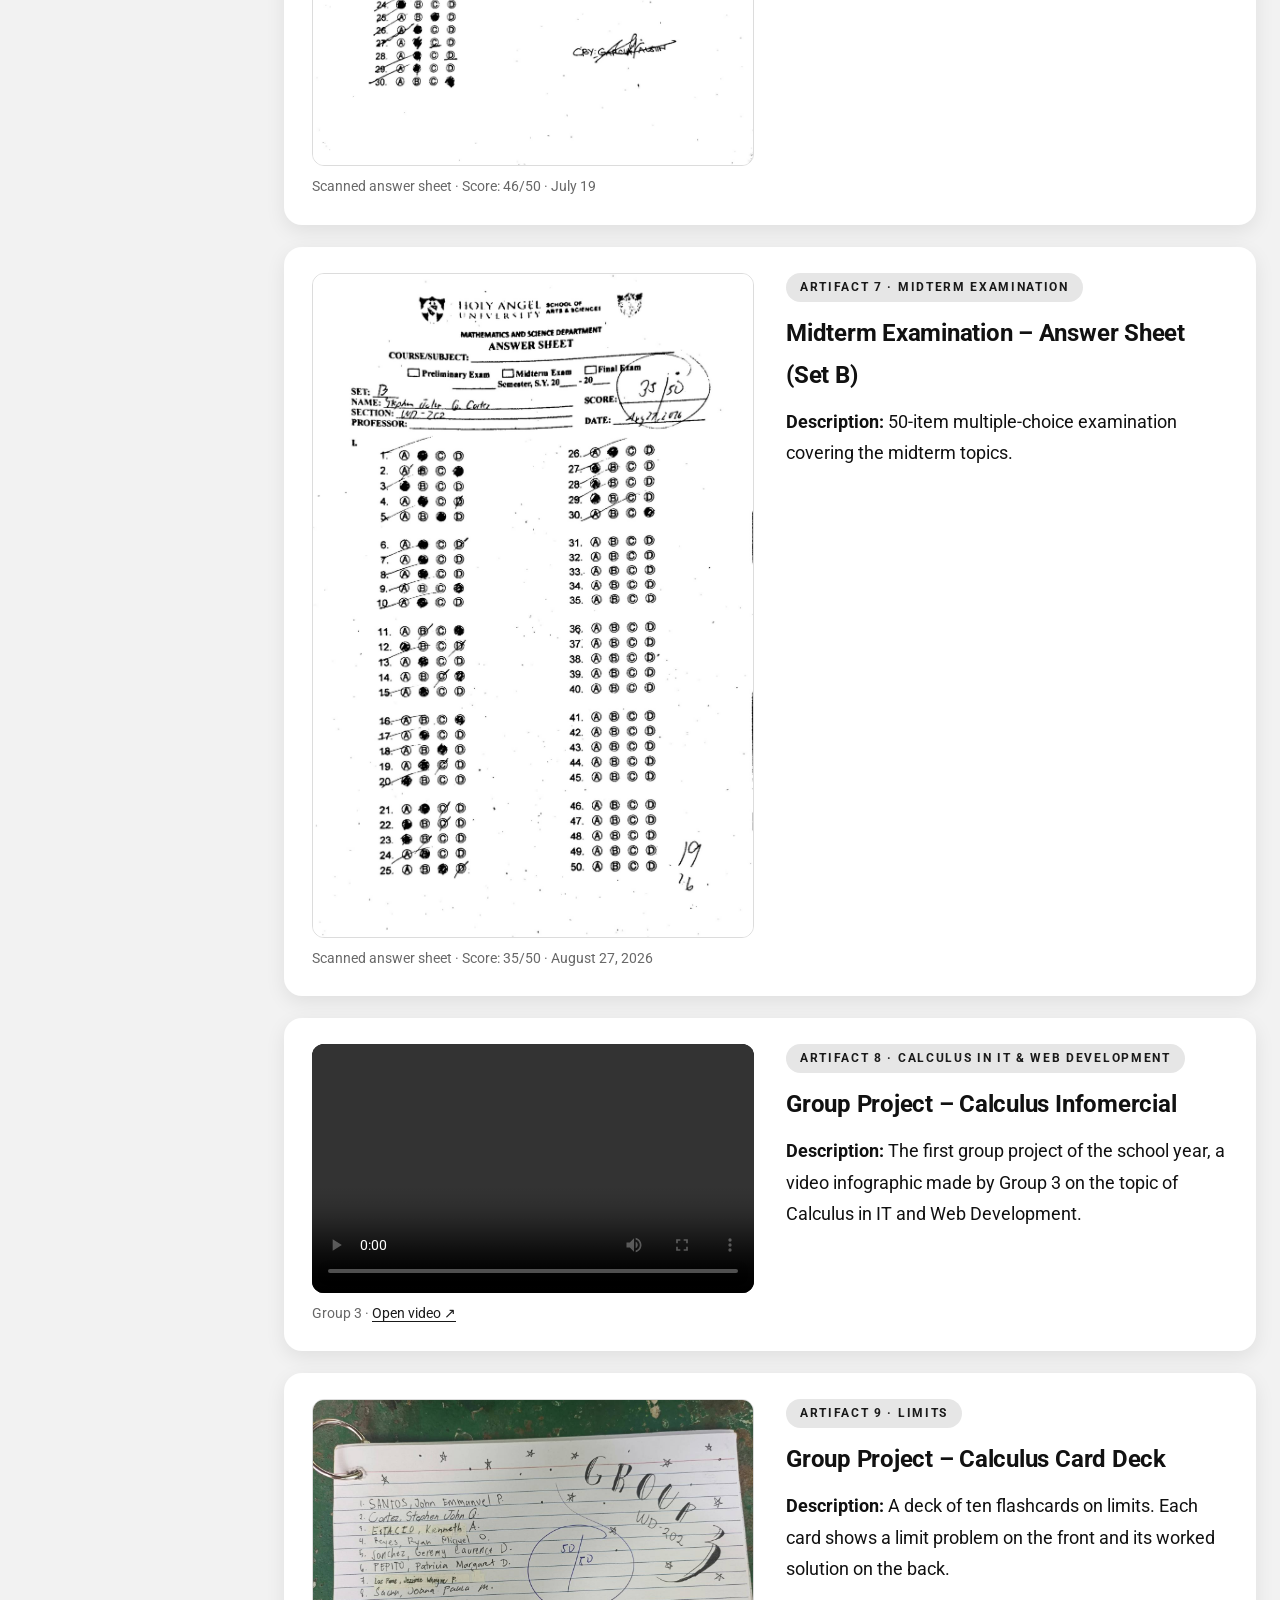
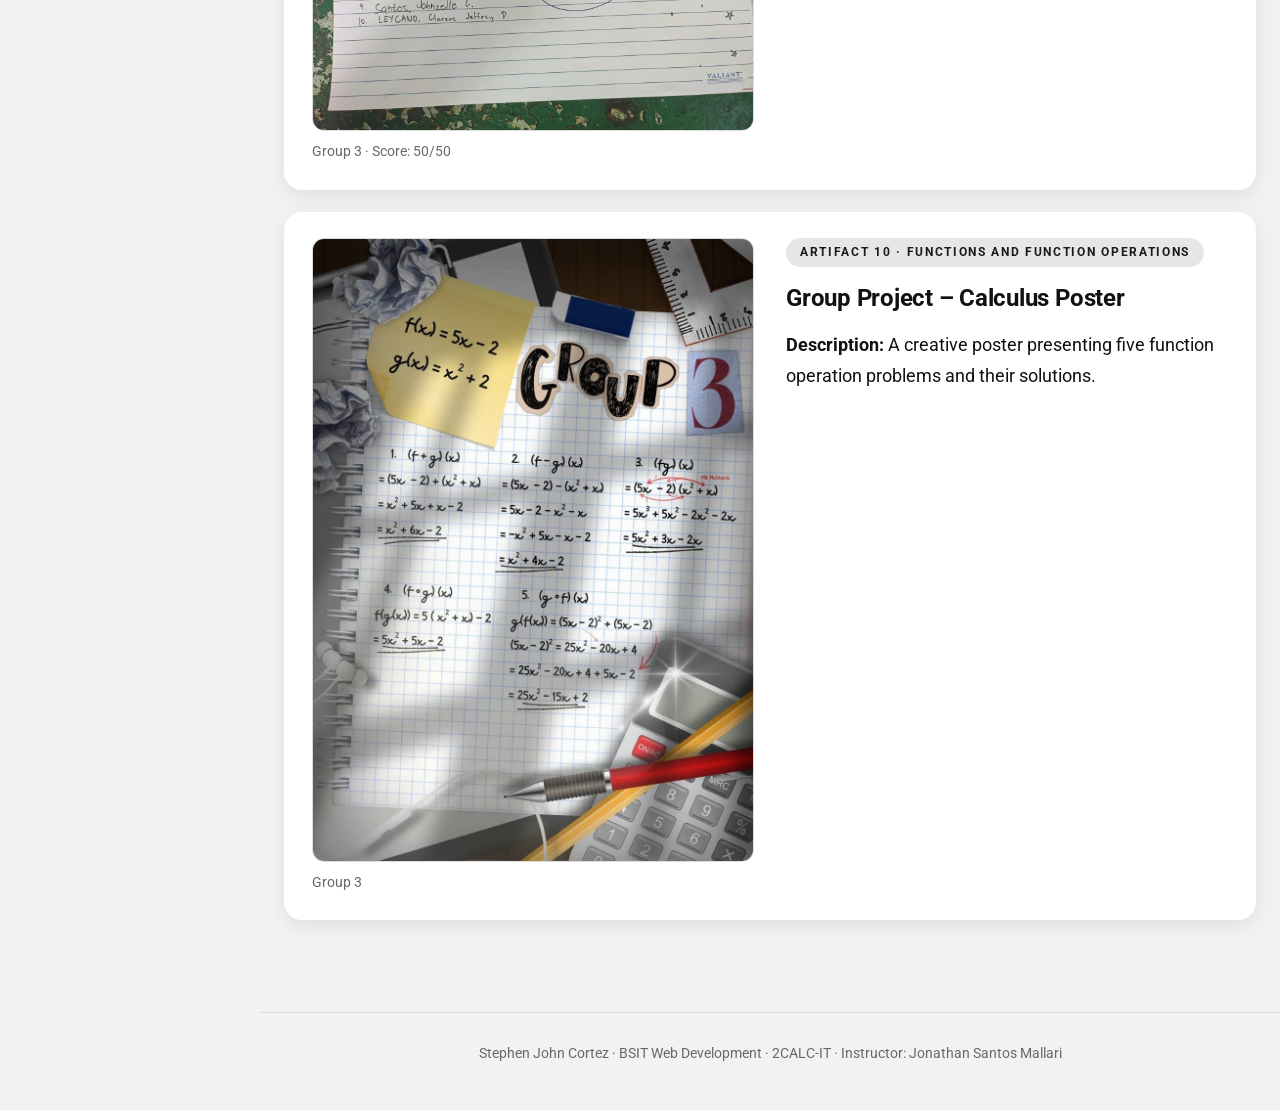
==== commit b7af0d44: "Update title of Artifact 8 to 'Calculus Infomercial'" ====
--- a/artifacts.html
+++ b/artifacts.html
@@ -194,7 +194,7 @@
             <!-- Artifact 8: Group Project – Calculus Infographic -->
             <div class="card art" id="a-infographic">
               <span class="tag">Artifact 8 · Calculus in IT &amp; Web Development</span>
-              <h3>Group Project – Calculus Infographic</h3>
+              <h3>Group Project – Calculus Infomercial</h3>
               <p>
                 <b>Description:</b> The first group project of the school year, a video infographic
                 made by Group 3 on the topic of Calculus in IT and Web Development.
